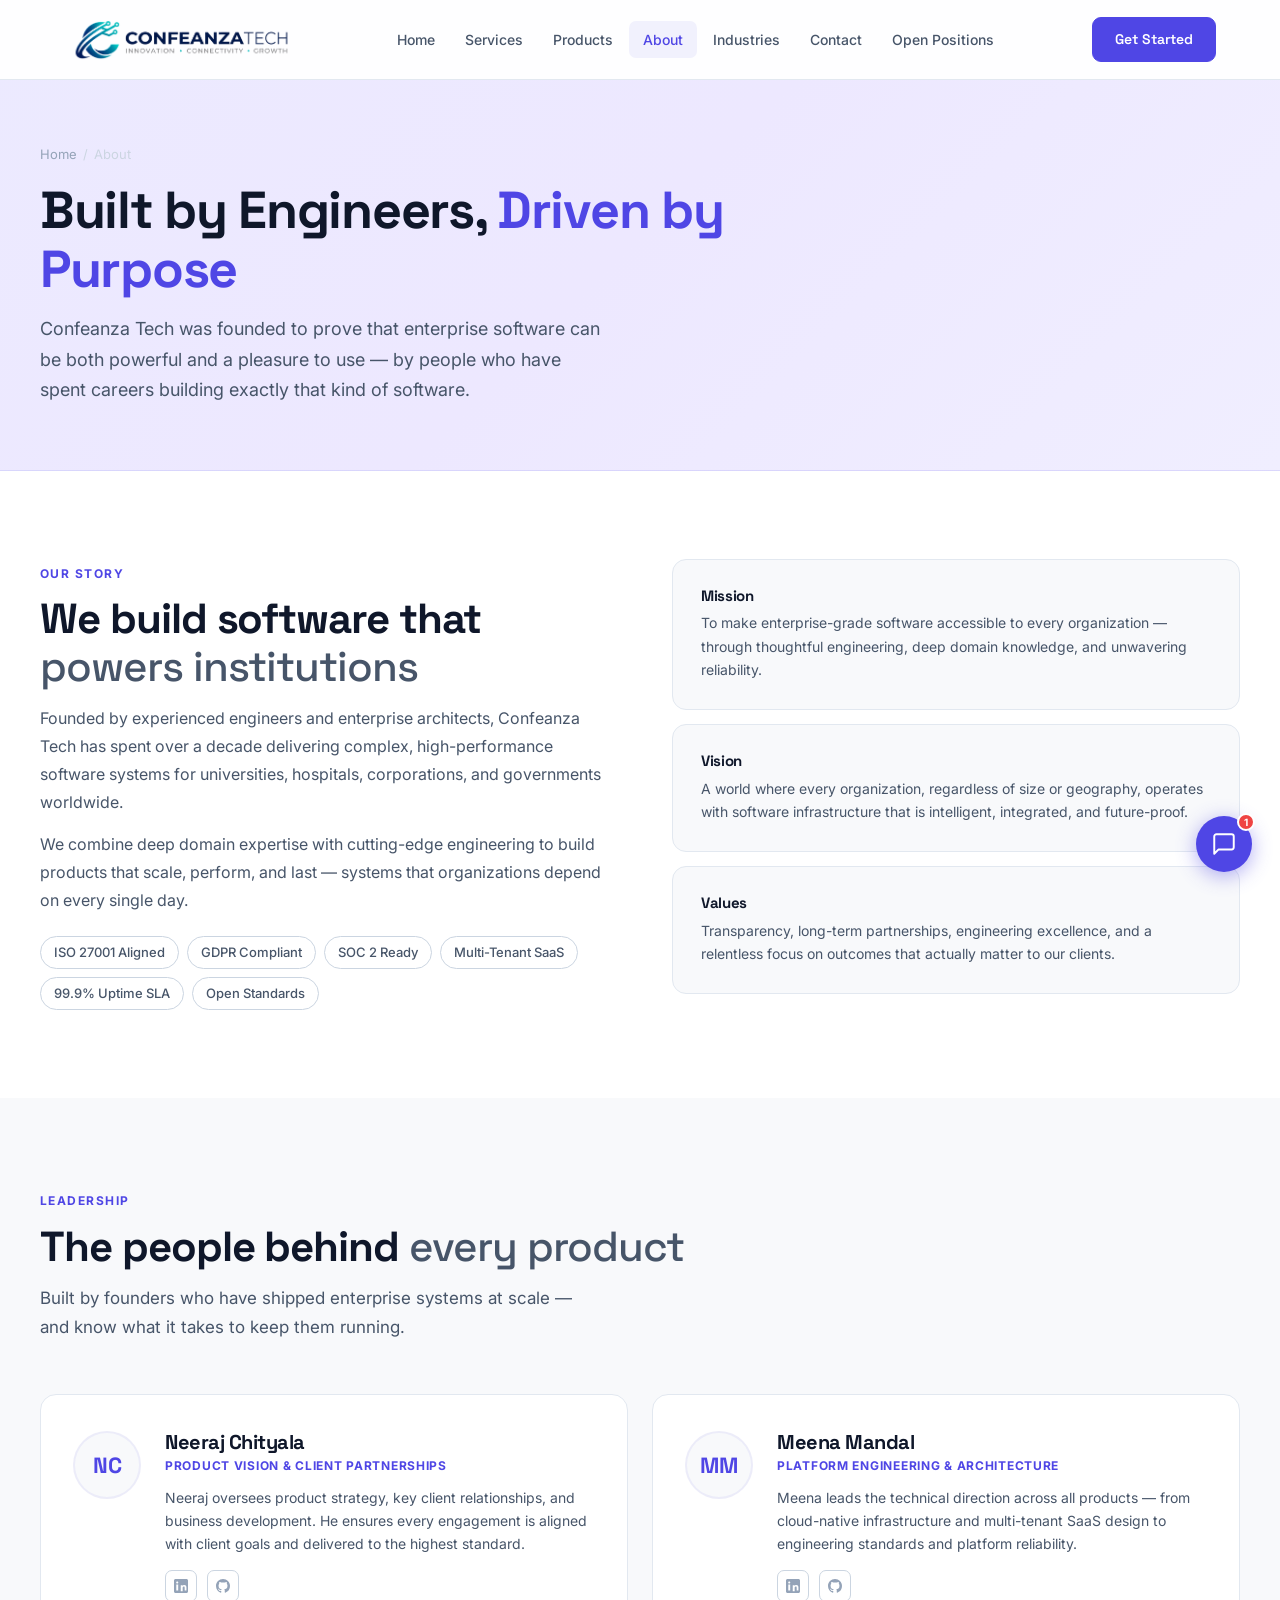
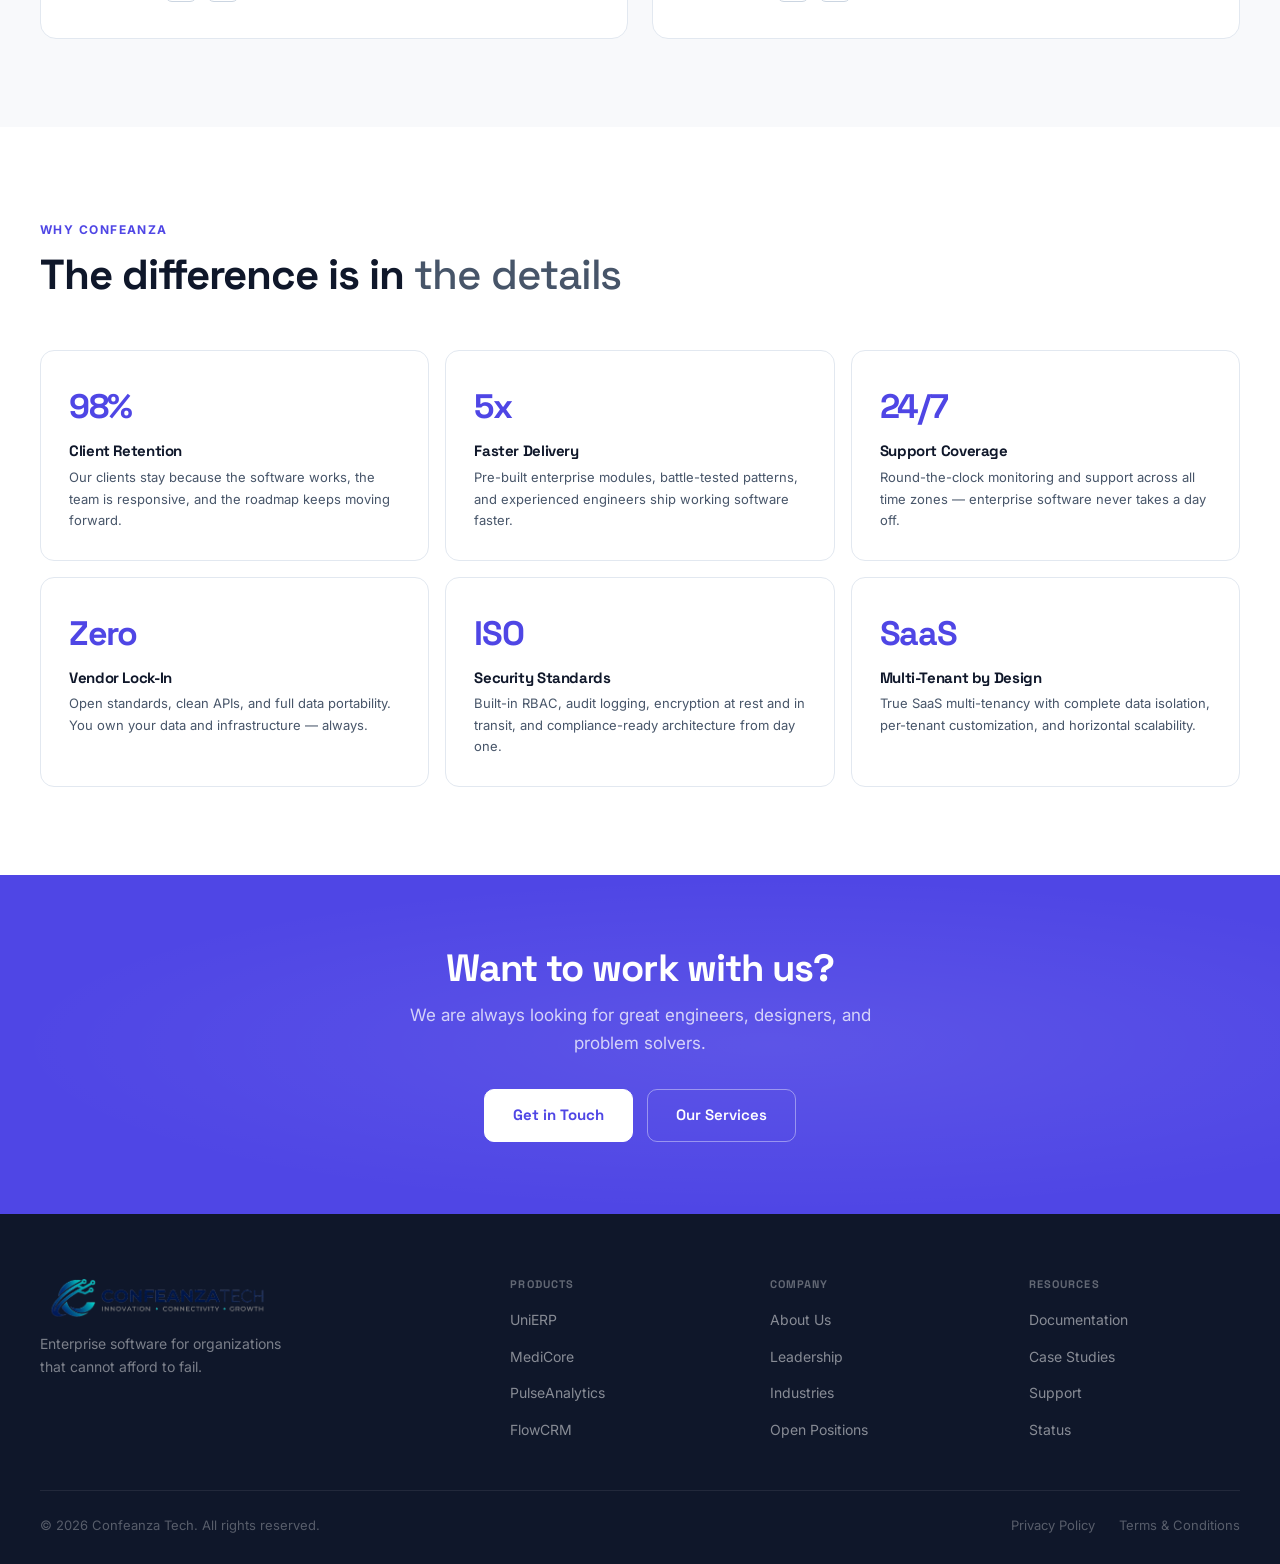
==== CoTech/about.html @ af286e92 "Add files via upload" ====
<!DOCTYPE html>
<html lang="en">
<head>
<meta charset="UTF-8">
<meta name="viewport" content="width=device-width, initial-scale=1.0">
<title>About — Confeanza Tech</title>
<meta name="description" content="Learn about Confeanza Tech — our mission, leadership, and what makes us different.">
<link rel="preconnect" href="https://fonts.googleapis.com">
<link rel="preconnect" href="https://fonts.gstatic.com" crossorigin>
<link href="https://fonts.googleapis.com/css2?family=Space+Grotesk:wght@400;500;600;700&family=Inter:wght@300;400;500;600&display=swap" rel="stylesheet">
<link rel="stylesheet" href="style.css">
<style>
/* About split */
.about-split{display:grid;grid-template-columns:1fr 1fr;gap:64px;align-items:start}
.about-pills{display:flex;flex-wrap:wrap;gap:8px;margin-top:22px}
.value-cards{display:flex;flex-direction:column;gap:14px}
.value-card{background:var(--bg1);border:1px solid var(--border);border-radius:14px;padding:28px}
.value-card h3{font-size:15px;font-weight:700;margin-bottom:7px}
.value-card p{font-size:14px;color:var(--text2);line-height:1.65}
/* Team */
.team-grid{display:grid;grid-template-columns:1fr 1fr;gap:24px}
.team-card{border:1px solid var(--border);border-radius:16px;padding:36px 32px;background:var(--bg);display:flex;gap:24px;align-items:flex-start;transition:box-shadow .2s}
.team-card:hover{box-shadow:var(--shadow-h)}
.team-avatar{width:68px;height:68px;border-radius:50%;border:2px solid var(--accent-bg);background:var(--bg1);flex-shrink:0;display:flex;align-items:center;justify-content:center;font-family:'Space Grotesk',sans-serif;font-size:22px;font-weight:700;color:var(--accent)}
.team-body h3{font-size:20px;font-weight:700;margin-bottom:3px}
.team-role{font-size:12px;font-weight:700;letter-spacing:0.06em;text-transform:uppercase;color:var(--accent);margin-bottom:10px}
.team-body p{font-size:14px;color:var(--text2);line-height:1.65}
.team-links{display:flex;gap:10px;margin-top:14px}
.team-link{width:32px;height:32px;border:1px solid var(--border-h);border-radius:7px;display:flex;align-items:center;justify-content:center;transition:border-color .15s,background .15s}
.team-link:hover{border-color:var(--accent);background:var(--accent-bg)}
.team-link svg{width:14px;height:14px;fill:var(--text3);transition:fill .15s}
.team-link:hover svg{fill:var(--accent)}
/* Why */
.why-grid{display:grid;grid-template-columns:repeat(3,1fr);gap:16px}
.why-card{border:1px solid var(--border);border-radius:14px;padding:28px;background:var(--bg);transition:box-shadow .2s}
.why-card:hover{box-shadow:var(--shadow-h)}
.why-num{font-family:'Space Grotesk',sans-serif;font-size:34px;font-weight:700;color:var(--accent);letter-spacing:-0.04em;margin-bottom:8px}
.why-card h3{font-size:15px;font-weight:700;margin-bottom:7px}
.why-card p{font-size:13px;color:var(--text2);line-height:1.65}
/* Testi */
.testi-card{border:1px solid var(--border);border-radius:14px;padding:28px;background:var(--bg)}
.testi-quote{font-size:14px;color:var(--text2);line-height:1.7;margin-bottom:20px;font-style:italic}
.testi-author{display:flex;align-items:center;gap:10px}
.testi-avatar{width:36px;height:36px;border-radius:50%;background:var(--accent-bg);display:flex;align-items:center;justify-content:center;font-family:'Space Grotesk',sans-serif;font-weight:700;font-size:13px;color:var(--accent);flex-shrink:0;border:1px solid var(--border)}
.testi-name{font-size:14px;font-weight:600;color:var(--text)}
.testi-org{font-size:12px;color:var(--text3)}
.stars{display:flex;gap:3px;margin-bottom:12px}
.stars svg{width:13px;height:13px;fill:#f59e0b}
@media(max-width:860px){
  .about-split,.team-grid{grid-template-columns:1fr}
  .why-grid{grid-template-columns:1fr 1fr}
}
@media(max-width:560px){
  .why-grid,.grid-3{grid-template-columns:1fr}
  .team-card{flex-direction:column}
}
</style>
</head>
<body>

<nav>
  <div class="nav-inner">
    <a href="index.html" class="nav-logo">
      <img src="companylogo.png" alt="Confeanza Tech" class="nav-logo-img">
    </a>
    <div class="nav-links">
      <a href="index.html">Home</a>
      <a href="services.html">Services</a>
      <a href="products.html">Products</a>
      <a href="about.html" class="active">About</a>
      <a href="industries.html">Industries</a>
      <a href="contact.html">Contact</a>
      <a href="openpositions.html">Open Positions</a>
    </div>
    <div class="nav-cta">
      <a href="contact.html" class="btn btn-primary">Get Started</a>
    </div>
    <button class="nav-hamburger" id="navToggle" aria-label="Open menu"><span></span><span></span><span></span></button>
  </div>
</nav>
<div class="nav-drawer" id="navDrawer">
  <a href="index.html">Home</a>
  <a href="services.html">Services</a>
  <a href="products.html">Products</a>
  <a href="about.html" class="active">About</a>
  <a href="industries.html">Industries</a>
  <a href="contact.html">Contact</a>
  <a href="openpositions.html">Open Positions</a>
  <div class="nav-drawer-cta"><a href="contact.html" class="btn btn-primary">Get Started</a></div>
</div>

<div class="page-hero">
  <div class="page-hero-inner">
    <div class="page-hero-breadcrumb"><a href="index.html">Home</a><span>/</span><span>About</span></div>
    <h1>Built by Engineers, <span style="color:var(--accent)">Driven by Purpose</span></h1>
    <p>Confeanza Tech was founded to prove that enterprise software can be both powerful and a pleasure to use — by people who have spent careers building exactly that kind of software.</p>
  </div>
</div>

<!-- ABOUT -->
<section>
  <div class="section-inner">
    <div class="about-split">
      <div class="reveal">
        <div class="label">Our Story</div>
        <h2 class="section-title">We build software that <span class="muted">powers institutions</span></h2>
        <p style="font-size:16px;color:var(--text2);line-height:1.75;margin-top:14px">Founded by experienced engineers and enterprise architects, Confeanza Tech has spent over a decade delivering complex, high-performance software systems for universities, hospitals, corporations, and governments worldwide.</p>
        <p style="font-size:16px;color:var(--text2);line-height:1.75;margin-top:14px">We combine deep domain expertise with cutting-edge engineering to build products that scale, perform, and last — systems that organizations depend on every single day.</p>
        <div class="about-pills">
          <span class="pill">ISO 27001 Aligned</span>
          <span class="pill">GDPR Compliant</span>
          <span class="pill">SOC 2 Ready</span>
          <span class="pill">Multi-Tenant SaaS</span>
          <span class="pill">99.9% Uptime SLA</span>
          <span class="pill">Open Standards</span>
        </div>
      </div>
      <div class="value-cards reveal">
        <div class="value-card">
          <h3>Mission</h3>
          <p>To make enterprise-grade software accessible to every organization — through thoughtful engineering, deep domain knowledge, and unwavering reliability.</p>
        </div>
        <div class="value-card">
          <h3>Vision</h3>
          <p>A world where every organization, regardless of size or geography, operates with software infrastructure that is intelligent, integrated, and future-proof.</p>
        </div>
        <div class="value-card">
          <h3>Values</h3>
          <p>Transparency, long-term partnerships, engineering excellence, and a relentless focus on outcomes that actually matter to our clients.</p>
        </div>
      </div>
    </div>
  </div>
</section>

<!-- TEAM -->
<section class="alt-bg">
  <div class="section-inner">
    <div class="section-head reveal">
      <div class="label">Leadership</div>
      <h2 class="section-title">The people behind <span class="muted">every product</span></h2>
      <p class="section-sub">Built by founders who have shipped enterprise systems at scale — and know what it takes to keep them running.</p>
    </div>
    <div class="team-grid reveal">
      <div class="team-card">
        <div class="team-avatar">NC</div>
        <div class="team-body">
          <h3>Neeraj Chityala</h3>
          <div class="team-role">Product Vision &amp; Client Partnerships</div>
          <p>Neeraj oversees product strategy, key client relationships, and business development. He ensures every engagement is aligned with client goals and delivered to the highest standard.</p>
          <div class="team-links">
            <a href="#" class="team-link" aria-label="LinkedIn"><svg viewBox="0 0 16 16"><path d="M0 1.8C0 .8.8 0 1.8 0h12.4C15.2 0 16 .8 16 1.8v12.4c0 1-.8 1.8-1.8 1.8H1.8C.8 16 0 15.2 0 14.2V1.8zM4.8 13.2V6.2H2.6v7h2.2zm-1.1-8c.7 0 1.2-.5 1.2-1.2S4.4 2.8 3.7 2.8c-.7 0-1.2.5-1.2 1.2S3 5.2 3.7 5.2zm10.5 8V9.7c0-1.9-1-2.8-2.4-2.8-1.1 0-1.6.6-1.9 1v-.8H7.7v7h2.2V9.8c0-.2 0-.3.1-.5.2-.4.5-.8 1.1-.8.8 0 1.1.6 1.1 1.5v3.2h2.2v.2z"/></svg></a>
            <a href="#" class="team-link" aria-label="GitHub"><svg viewBox="0 0 16 16"><path fill-rule="evenodd" d="M8 0C3.58 0 0 3.58 0 8c0 3.54 2.29 6.53 5.47 7.59.4.07.55-.17.55-.38 0-.19-.01-.82-.01-1.49-2.01.37-2.53-.49-2.69-.94-.09-.23-.48-.94-.82-1.13-.28-.15-.68-.52-.01-.53.63-.01 1.08.58 1.23.82.72 1.21 1.87.87 2.33.66.07-.52.28-.87.51-1.07-1.78-.2-3.64-.89-3.64-3.95 0-.87.31-1.59.82-2.15-.08-.2-.36-1.02.08-2.12 0 0 .67-.21 2.2.82.64-.18 1.32-.27 2-.27.68 0 1.36.09 2 .27 1.53-1.04 2.2-.82 2.2-.82.44 1.1.16 1.92.08 2.12.51.56.82 1.27.82 2.15 0 3.07-1.87 3.75-3.65 3.95.29.25.54.73.54 1.48 0 1.07-.01 1.93-.01 2.2 0 .21.15.46.55.38A8.013 8.013 0 0016 8c0-4.42-3.58-8-8-8z"/></svg></a>
          </div>
        </div>
      </div>
      <div class="team-card">
        <div class="team-avatar">MM</div>
        <div class="team-body">
          <h3>Meena Mandal</h3>
          <div class="team-role">Platform Engineering &amp; Architecture</div>
          <p>Meena leads the technical direction across all products — from cloud-native infrastructure and multi-tenant SaaS design to engineering standards and platform reliability.</p>
          <div class="team-links">
            <a href="#" class="team-link" aria-label="LinkedIn"><svg viewBox="0 0 16 16"><path d="M0 1.8C0 .8.8 0 1.8 0h12.4C15.2 0 16 .8 16 1.8v12.4c0 1-.8 1.8-1.8 1.8H1.8C.8 16 0 15.2 0 14.2V1.8zM4.8 13.2V6.2H2.6v7h2.2zm-1.1-8c.7 0 1.2-.5 1.2-1.2S4.4 2.8 3.7 2.8c-.7 0-1.2.5-1.2 1.2S3 5.2 3.7 5.2zm10.5 8V9.7c0-1.9-1-2.8-2.4-2.8-1.1 0-1.6.6-1.9 1v-.8H7.7v7h2.2V9.8c0-.2 0-.3.1-.5.2-.4.5-.8 1.1-.8.8 0 1.1.6 1.1 1.5v3.2h2.2v.2z"/></svg></a>
            <a href="#" class="team-link" aria-label="GitHub"><svg viewBox="0 0 16 16"><path fill-rule="evenodd" d="M8 0C3.58 0 0 3.58 0 8c0 3.54 2.29 6.53 5.47 7.59.4.07.55-.17.55-.38 0-.19-.01-.82-.01-1.49-2.01.37-2.53-.49-2.69-.94-.09-.23-.48-.94-.82-1.13-.28-.15-.68-.52-.01-.53.63-.01 1.08.58 1.23.82.72 1.21 1.87.87 2.33.66.07-.52.28-.87.51-1.07-1.78-.2-3.64-.89-3.64-3.95 0-.87.31-1.59.82-2.15-.08-.2-.36-1.02.08-2.12 0 0 .67-.21 2.2.82.64-.18 1.32-.27 2-.27.68 0 1.36.09 2 .27 1.53-1.04 2.2-.82 2.2-.82.44 1.1.16 1.92.08 2.12.51.56.82 1.27.82 2.15 0 3.07-1.87 3.75-3.65 3.95.29.25.54.73.54 1.48 0 1.07-.01 1.93-.01 2.2 0 .21.15.46.55.38A8.013 8.013 0 0016 8c0-4.42-3.58-8-8-8z"/></svg></a>
          </div>
        </div>
      </div>
    </div>
  </div>
</section>

<!-- WHY US -->
<section>
  <div class="section-inner">
    <div class="section-head reveal">
      <div class="label">Why Confeanza</div>
      <h2 class="section-title">The difference is in <span class="muted">the details</span></h2>
    </div>
    <div class="why-grid reveal">
      <div class="why-card"><div class="why-num">98%</div><h3>Client Retention</h3><p>Our clients stay because the software works, the team is responsive, and the roadmap keeps moving forward.</p></div>
      <div class="why-card"><div class="why-num">5x</div><h3>Faster Delivery</h3><p>Pre-built enterprise modules, battle-tested patterns, and experienced engineers ship working software faster.</p></div>
      <div class="why-card"><div class="why-num">24/7</div><h3>Support Coverage</h3><p>Round-the-clock monitoring and support across all time zones — enterprise software never takes a day off.</p></div>
      <div class="why-card"><div class="why-num">Zero</div><h3>Vendor Lock-In</h3><p>Open standards, clean APIs, and full data portability. You own your data and infrastructure — always.</p></div>
      <div class="why-card"><div class="why-num">ISO</div><h3>Security Standards</h3><p>Built-in RBAC, audit logging, encryption at rest and in transit, and compliance-ready architecture from day one.</p></div>
      <div class="why-card"><div class="why-num">SaaS</div><h3>Multi-Tenant by Design</h3><p>True SaaS multi-tenancy with complete data isolation, per-tenant customization, and horizontal scalability.</p></div>
    </div>
  </div>
</section>

<!-- TESTIMONIALS -->


<div class="cta-strip">
  <h2>Want to work with us?</h2>
  <p>We are always looking for great engineers, designers, and problem solvers.</p>
  <div class="cta-actions">
    <a href="contact.html" class="btn btn-white btn-lg">Get in Touch</a>
    <a href="services.html" class="btn btn-outline-white btn-lg">Our Services</a>
  </div>
</div>

<footer>
  <div class="footer-inner">
    <div class="footer-top">
      <div class="footer-brand">
        <a href="index.html" class="nav-logo">
          <img src="companylogo.png" alt="Confeanza Tech" class="nav-logo-img">
        </a>
        <p>Enterprise software for organizations that cannot afford to fail.</p>
      </div>
      <div class="footer-col">
        <h4>Products</h4>
        <ul>
          <li><a href="products.html">UniERP</a></li>
          <li><a href="products.html">MediCore</a></li>
          <li><a href="products.html">PulseAnalytics</a></li>
          <li><a href="products.html">FlowCRM</a></li>
        </ul>
      </div>
      <div class="footer-col">
        <h4>Company</h4>
        <ul>
          <li><a href="about.html">About Us</a></li>
          <li><a href="about.html">Leadership</a></li>
          <li><a href="industries.html">Industries</a></li>
          <li><a href="openpositions.html">Open Positions</a></li>
        </ul>
      </div>
      <div class="footer-col">
        <h4>Resources</h4>
        <ul>
          <li><a href="contact.html">Documentation</a></li>
          <li><a href="contact.html">Case Studies</a></li>
          <li><a href="contact.html">Support</a></li>
          <li><a href="contact.html">Status</a></li>
        </ul>
      </div>
    </div>
    <div class="footer-bottom">
      <span>&#169; 2026 Confeanza Tech. All rights reserved.</span>
      <div class="footer-links">
        <a href="privacy.html">Privacy Policy</a>
        <a href="terms.html">Terms &amp; Conditions</a>
      </div>
    </div>
  </div>
</footer>
<script>
var obs=new IntersectionObserver(function(e){e.forEach(function(e){if(e.isIntersecting){e.target.classList.add('in');obs.unobserve(e.target);}});},{threshold:0.08});
document.querySelectorAll('.reveal').forEach(function(el){obs.observe(el);});
var navT=document.getElementById('navToggle'),navD=document.getElementById('navDrawer');
if(navT&&navD){navT.addEventListener('click',function(){navT.classList.toggle('open');navD.classList.toggle('open');});navD.querySelectorAll('a').forEach(function(a){a.addEventListener('click',function(){navT.classList.remove('open');navD.classList.remove('open');});});}
</script>
<script src="chatbot.js"></script>
</body>
</html>
---- CoTech/style.css ----
/* ---- RESET & VARIABLES ---- */
*,*::before,*::after{box-sizing:border-box;margin:0;padding:0}
:root{
  --bg:#fff;
  --bg1:#f8f9fb;
  --bg2:#f1f3f6;
  --bg3:#e8ecf1;
  --border:#e2e8f0;
  --border-h:#cbd5e1;
  --text:#0f172a;
  --text2:#475569;
  --text3:#94a3b8;
  --accent:#4f46e5;
  --accent-h:#4338ca;
  --accent-bg:rgba(79,70,229,0.07);
  --shadow:0 1px 3px rgba(0,0,0,0.07),0 1px 2px rgba(0,0,0,0.04);
  --shadow-h:0 6px 24px rgba(0,0,0,0.09),0 2px 6px rgba(0,0,0,0.05);
  --nav-h:80px;
}
html{-webkit-font-smoothing:antialiased;-moz-osx-font-smoothing:grayscale;scroll-behavior:auto}
body{background:var(--bg);color:var(--text);font-family:'Inter',sans-serif;font-size:16px;line-height:1.65;overflow-x:hidden}
h1,h2,h3,h4,h5{font-family:'Space Grotesk',sans-serif;line-height:1.12;letter-spacing:-0.025em;color:var(--text)}
a{color:inherit;text-decoration:none}
img{max-width:100%;display:block}
button{cursor:pointer;border:none;background:none;font-family:inherit}
ul{list-style:none}

/* ---- TYPOGRAPHY HELPERS ---- */
.label{display:inline-block;font-size:12px;font-weight:700;letter-spacing:0.12em;text-transform:uppercase;color:var(--accent);margin-bottom:12px}
.section-title{font-size:clamp(28px,4vw,42px);font-weight:700;color:var(--text);margin-bottom:14px}
.section-title .muted{color:var(--text2);font-weight:500}
.section-sub{font-size:17px;color:var(--text2);max-width:540px;line-height:1.7}
.section-head{margin-bottom:52px}

/* ---- BUTTONS ---- */
.btn{display:inline-flex;align-items:center;gap:8px;padding:10px 22px;border-radius:9px;font-size:14px;font-weight:600;font-family:'Space Grotesk',sans-serif;transition:all .15s;white-space:nowrap;cursor:pointer}
.btn-primary{background:var(--accent);color:#fff;border:1px solid var(--accent)}
.btn-primary:hover{background:var(--accent-h);border-color:var(--accent-h);box-shadow:0 4px 14px rgba(79,70,229,0.3)}
.btn-ghost{background:transparent;color:var(--text2);border:1px solid var(--border-h)}
.btn-ghost:hover{background:var(--bg1);color:var(--text);border-color:var(--border-h)}.btn-lg{padding:13px 28px;font-size:15px;border-radius:10px}
.btn svg{width:16px;height:16px;flex-shrink:0}

/* ---- NAVIGATION ---- */
nav{position:fixed;top:0;left:0;right:0;z-index:1000;height:var(--nav-h);background:rgba(255,255,255,0.92);border-bottom:1px solid var(--border);backdrop-filter:blur(16px);-webkit-backdrop-filter:blur(16px)}
.nav-inner{max-width:1200px;margin:0 auto;padding:0 24px;height:100%;display:flex;align-items:center;justify-content:space-between;gap:32px}
.nav-logo{display:flex;align-items:center;gap:0;text-decoration:none}
.nav-logo-img{height:40px;width:auto;display:block;mix-blend-mode:multiply}
.hero-logo-img{width:100%;max-width:320px;display:block;mix-blend-mode:multiply}
.footer-brand .nav-logo-img{mix-blend-mode:normal;height:40px}
.nav-links{display:flex;align-items:center;gap:2px}
.nav-links a{padding:7px 14px;font-size:14px;font-weight:500;color:var(--text2);border-radius:7px;transition:color .15s,background .15s}
.nav-links a:hover{color:var(--text);background:var(--bg1)}
.nav-links a.active{color:var(--accent);background:var(--accent-bg)}
.nav-cta{display:flex;align-items:center;gap:10px}

/* ---- PAGE HERO (inner pages) ---- */
.page-hero{padding:calc(var(--nav-h) + 64px) 24px 64px;background:linear-gradient(135deg,#eceaff 0%,#ede8ff 50%,#f0eeff 100%);border-bottom:1px solid rgba(79,70,229,0.12)}
.page-hero-inner{max-width:1200px;margin:0 auto}
.page-hero-breadcrumb{font-size:13px;color:var(--text3);margin-bottom:16px;display:flex;align-items:center;gap:6px}
.page-hero-breadcrumb a{color:var(--text3);transition:color .15s}
.page-hero-breadcrumb a:hover{color:var(--accent)}
.page-hero-breadcrumb span{color:var(--border-h)}
.page-hero h1{font-size:clamp(32px,5vw,52px);font-weight:700;max-width:720px;margin-bottom:16px}
.page-hero p{font-size:18px;color:var(--text2);max-width:560px;line-height:1.7}

/* ---- SECTIONS ---- */
section{padding:88px 24px}
.section-inner{max-width:1200px;margin:0 auto}
.alt-bg{background:var(--bg1)}
.alt-bg2{background:var(--bg2)}

/* ---- CARD GRID PATTERNS ---- */
.grid-3{display:grid;grid-template-columns:repeat(3,1fr);gap:20px}
.grid-4{display:grid;grid-template-columns:repeat(4,1fr);gap:16px}
.grid-2{display:grid;grid-template-columns:1fr 1fr;gap:24px}
.grid-6{display:grid;grid-template-columns:repeat(6,1fr);gap:1px;border:1px solid var(--border);border-radius:14px;overflow:hidden;background:var(--border)}
.grid-col-2{display:grid;grid-template-columns:1fr 1fr;gap:64px;align-items:start}

/* ---- GENERIC CARD ---- */
.card{background:var(--bg);border:1px solid var(--border);border-radius:14px;padding:32px;transition:box-shadow .2s,border-color .2s}
.card:hover{box-shadow:var(--shadow-h);border-color:var(--border-h)}
.card-icon{width:44px;height:44px;border-radius:10px;background:var(--accent-bg);display:flex;align-items:center;justify-content:center;margin-bottom:18px}
.card-icon svg{width:22px;height:22px;stroke:var(--accent);stroke-width:1.5;fill:none}
.card h3{font-size:16px;font-weight:700;margin-bottom:8px}
.card p{font-size:14px;color:var(--text2);line-height:1.65}

/* ---- CTA STRIP ---- */
.cta-strip{background:var(--accent);padding:72px 24px;text-align:center;position:relative;overflow:hidden}
.cta-strip::before{content:'';position:absolute;top:0;left:0;right:0;bottom:0;background:radial-gradient(ellipse at 60% 50%,rgba(255,255,255,0.08) 0%,transparent 70%);pointer-events:none}
.cta-strip h2,.cta-strip p,.cta-actions{position:relative;z-index:1}
.cta-strip h2{font-size:clamp(24px,4vw,38px);color:#fff;margin-bottom:12px}
.cta-strip p{color:rgba(255,255,255,0.75);font-size:17px;margin-bottom:32px;max-width:480px;margin-left:auto;margin-right:auto}
.cta-strip .btn-white{background:#fff;color:var(--accent);border:1px solid #fff;font-weight:700}
.cta-strip .btn-white:hover{background:rgba(255,255,255,0.92)}
.cta-strip .btn-outline-white{background:transparent;color:#fff;border:1px solid rgba(255,255,255,0.4);font-weight:600}
.cta-strip .btn-outline-white:hover{background:rgba(255,255,255,0.1);border-color:rgba(255,255,255,0.6)}
.cta-actions{display:flex;align-items:center;gap:14px;justify-content:center;flex-wrap:wrap}

/* ---- FOOTER ---- */
footer{background:var(--text);padding:64px 24px 28px}
.footer-inner{max-width:1200px;margin:0 auto}
.footer-top{display:grid;grid-template-columns:2fr 1fr 1fr 1fr;gap:48px;margin-bottom:48px}
.footer-brand .nav-logo{color:#fff}
.footer-brand p{font-size:14px;color:rgba(255,255,255,0.45);margin-top:14px;max-width:260px;line-height:1.65}
.footer-col h4{font-size:11px;font-weight:700;letter-spacing:0.1em;text-transform:uppercase;color:rgba(255,255,255,0.35);margin-bottom:16px}
.footer-col ul{display:flex;flex-direction:column;gap:10px}
.footer-col a{font-size:14px;color:rgba(255,255,255,0.5);transition:color .15s}
.footer-col a:hover{color:#fff}
.footer-bottom{display:flex;align-items:center;justify-content:space-between;padding-top:24px;border-top:1px solid rgba(255,255,255,0.08);font-size:13px;color:rgba(255,255,255,0.3)}
.footer-links{display:flex;gap:24px}
.footer-links a{color:rgba(255,255,255,0.3);transition:color .15s}
.footer-links a:hover{color:rgba(255,255,255,0.6)}

/* ---- TICKER ---- */
.ticker-wrap{border-bottom:1px solid var(--border);padding:13px 0;overflow:hidden;background:var(--bg1)}
.ticker-track{display:flex;gap:56px;white-space:nowrap;animation:tick 28s linear infinite}
@keyframes tick{0%{transform:translateX(0)}100%{transform:translateX(-50%)}}
.ticker-item{font-size:12px;font-weight:600;color:var(--text3);letter-spacing:0.08em;text-transform:uppercase;flex-shrink:0;display:flex;align-items:center;gap:10px}
.ticker-dot{width:4px;height:4px;border-radius:50%;background:var(--accent);flex-shrink:0}

/* ---- CLIENTS STRIP ---- */
.clients-strip{padding:52px 24px;background:var(--bg);border-bottom:1px solid var(--border)}
.clients-inner{max-width:1200px;margin:0 auto;text-align:center}
.clients-label{font-size:11px;font-weight:700;letter-spacing:0.14em;text-transform:uppercase;color:var(--text3);margin-bottom:36px}
.clients-logos{display:flex;align-items:center;justify-content:center;gap:56px;flex-wrap:wrap}
.client-logo-item{display:flex;align-items:center;justify-content:center;opacity:0.55;filter:grayscale(1);transition:opacity .25s,filter .25s}
.client-logo-item:hover{opacity:1;filter:grayscale(0)}
.client-logo-item img{height:48px;width:auto;max-width:160px;object-fit:contain;mix-blend-mode:multiply}

/* ---- REVEAL ---- */
.reveal{opacity:0;transform:translateY(18px);transition:opacity .5s ease,transform .5s ease}
.reveal.in{opacity:1;transform:translateY(0)}

/* ---- PILLS ---- */
.pill{display:inline-block;padding:5px 13px;border:1px solid var(--border-h);border-radius:100px;font-size:13px;color:var(--text2);font-weight:500;background:var(--bg)}

/* ---- STATS ROW ---- */
.stats-row{display:grid;grid-template-columns:repeat(4,1fr);border:1px solid var(--border);border-radius:14px;overflow:hidden;background:var(--border);gap:1px}
.stat-box{background:var(--bg);padding:28px 24px;text-align:center}
.stat-box .stat-num{font-family:'Space Grotesk',sans-serif;font-size:32px;font-weight:700;color:var(--accent);letter-spacing:-0.04em}
.stat-box .stat-lbl{font-size:12px;color:var(--text3);margin-top:4px;letter-spacing:0.04em;text-transform:uppercase}

/* ---- FORM ---- */
.form-group{margin-bottom:18px}
.form-row{display:grid;grid-template-columns:1fr 1fr;gap:16px}
label{display:block;font-size:13px;font-weight:600;color:var(--text2);margin-bottom:6px}
input,textarea,select{width:100%;background:var(--bg);border:1px solid var(--border);border-radius:8px;padding:10px 14px;color:var(--text);font-family:'Inter',sans-serif;font-size:14px;outline:none;transition:border-color .15s,box-shadow .15s}
input:focus,textarea:focus,select:focus{border-color:var(--accent);box-shadow:0 0 0 3px rgba(79,70,229,0.1)}
input::placeholder,textarea::placeholder{color:var(--text3)}
textarea{resize:vertical;min-height:110px}
select option{background:#fff}
.form-submit{padding:12px 48px;font-size:15px;border-radius:9px;display:block;margin:0 auto}
#form-status{font-size:14px;margin-top:10px;text-align:center;display:none}
#form-status.ok{color:#16a34a;display:block}
#form-status.err{color:#dc2626;display:block}

/* ---- HAMBURGER ---- */
.nav-hamburger{display:none;flex-direction:column;gap:5px;cursor:pointer;padding:6px;border-radius:7px;transition:background .15s;flex-shrink:0}
.nav-hamburger:hover{background:var(--bg1)}
.nav-hamburger span{display:block;width:22px;height:2px;background:var(--text);border-radius:2px;transition:transform .25s,opacity .25s;transform-origin:center}
.nav-hamburger.open span:nth-child(1){transform:translateY(7px) rotate(45deg)}
.nav-hamburger.open span:nth-child(2){opacity:0;transform:scaleX(0)}
.nav-hamburger.open span:nth-child(3){transform:translateY(-7px) rotate(-45deg)}
/* ---- MOBILE NAV DRAWER ---- */
.nav-drawer{position:fixed;top:var(--nav-h);left:0;right:0;bottom:0;background:#fff;z-index:998;padding:16px 20px 32px;display:flex;flex-direction:column;gap:4px;overflow-y:auto;opacity:0;pointer-events:none;transition:opacity .25s ease,transform .25s ease;transform:translateY(-6px)}
.nav-drawer.open{opacity:1;pointer-events:auto;transform:translateY(0)}
.nav-drawer a:not(.btn){padding:13px 16px;font-size:16px;font-weight:500;color:var(--text2);border-radius:10px;transition:background .15s,color .15s;display:block}
.nav-drawer a:not(.btn):hover{background:var(--bg1);color:var(--text)}
.nav-drawer a.active{color:var(--accent);background:var(--accent-bg);font-weight:600}
.nav-drawer-cta{margin-top:16px;padding-top:16px;border-top:1px solid var(--border)}
.nav-drawer-cta .btn{width:100%;justify-content:center;padding:13px}
/* ---- RESPONSIVE ---- */
@media(max-width:960px){
  .grid-3{grid-template-columns:1fr 1fr}
  .grid-col-2{grid-template-columns:1fr;gap:40px}
  .footer-top{grid-template-columns:1fr 1fr;gap:32px}
  .stats-row{grid-template-columns:1fr 1fr}
  .grid-6{grid-template-columns:repeat(4,1fr)}
}
@media(max-width:680px){
  .grid-3,.grid-2{grid-template-columns:1fr}
  .grid-4{grid-template-columns:1fr 1fr}
  .grid-6{grid-template-columns:repeat(3,1fr)}
  .nav-links,.nav-cta{display:none}
  .nav-hamburger{display:flex}
  .footer-top{grid-template-columns:1fr}
  .footer-bottom{flex-direction:column;gap:10px;text-align:center}
  .form-row{grid-template-columns:1fr}
}
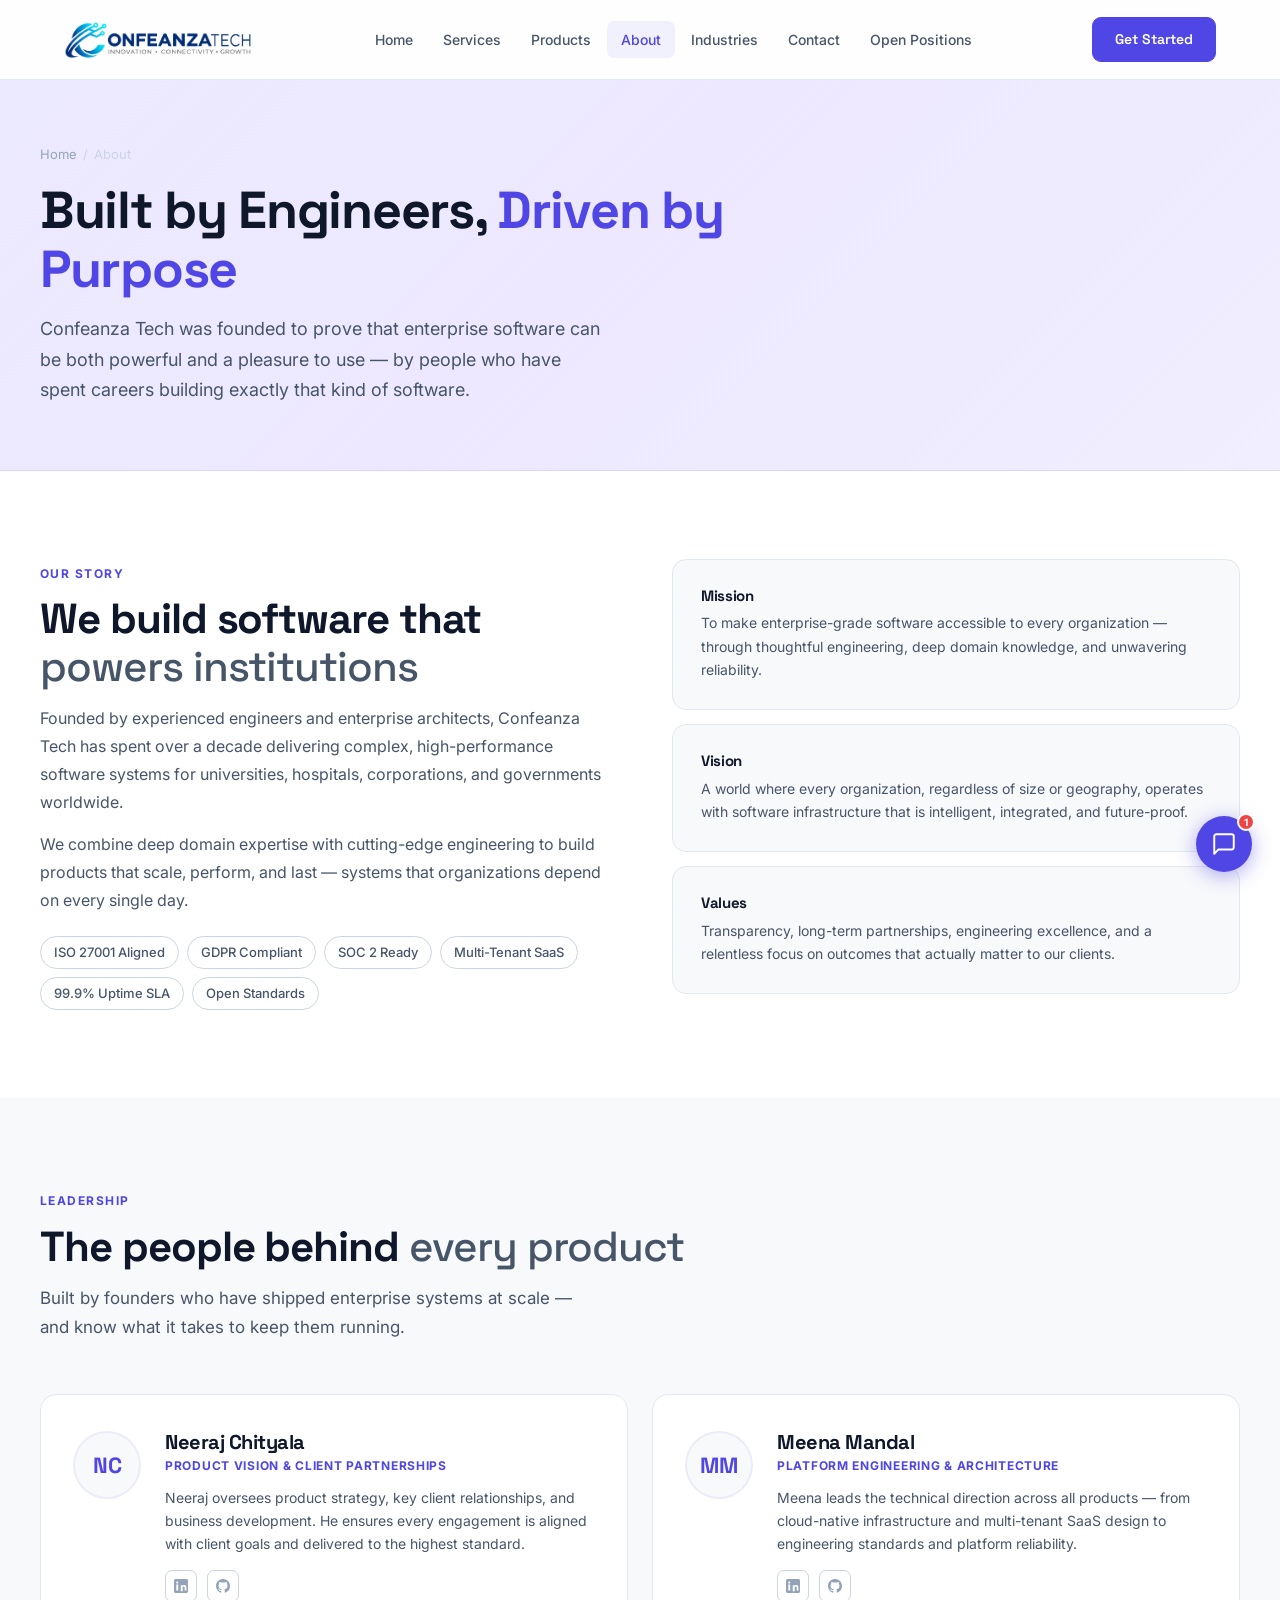
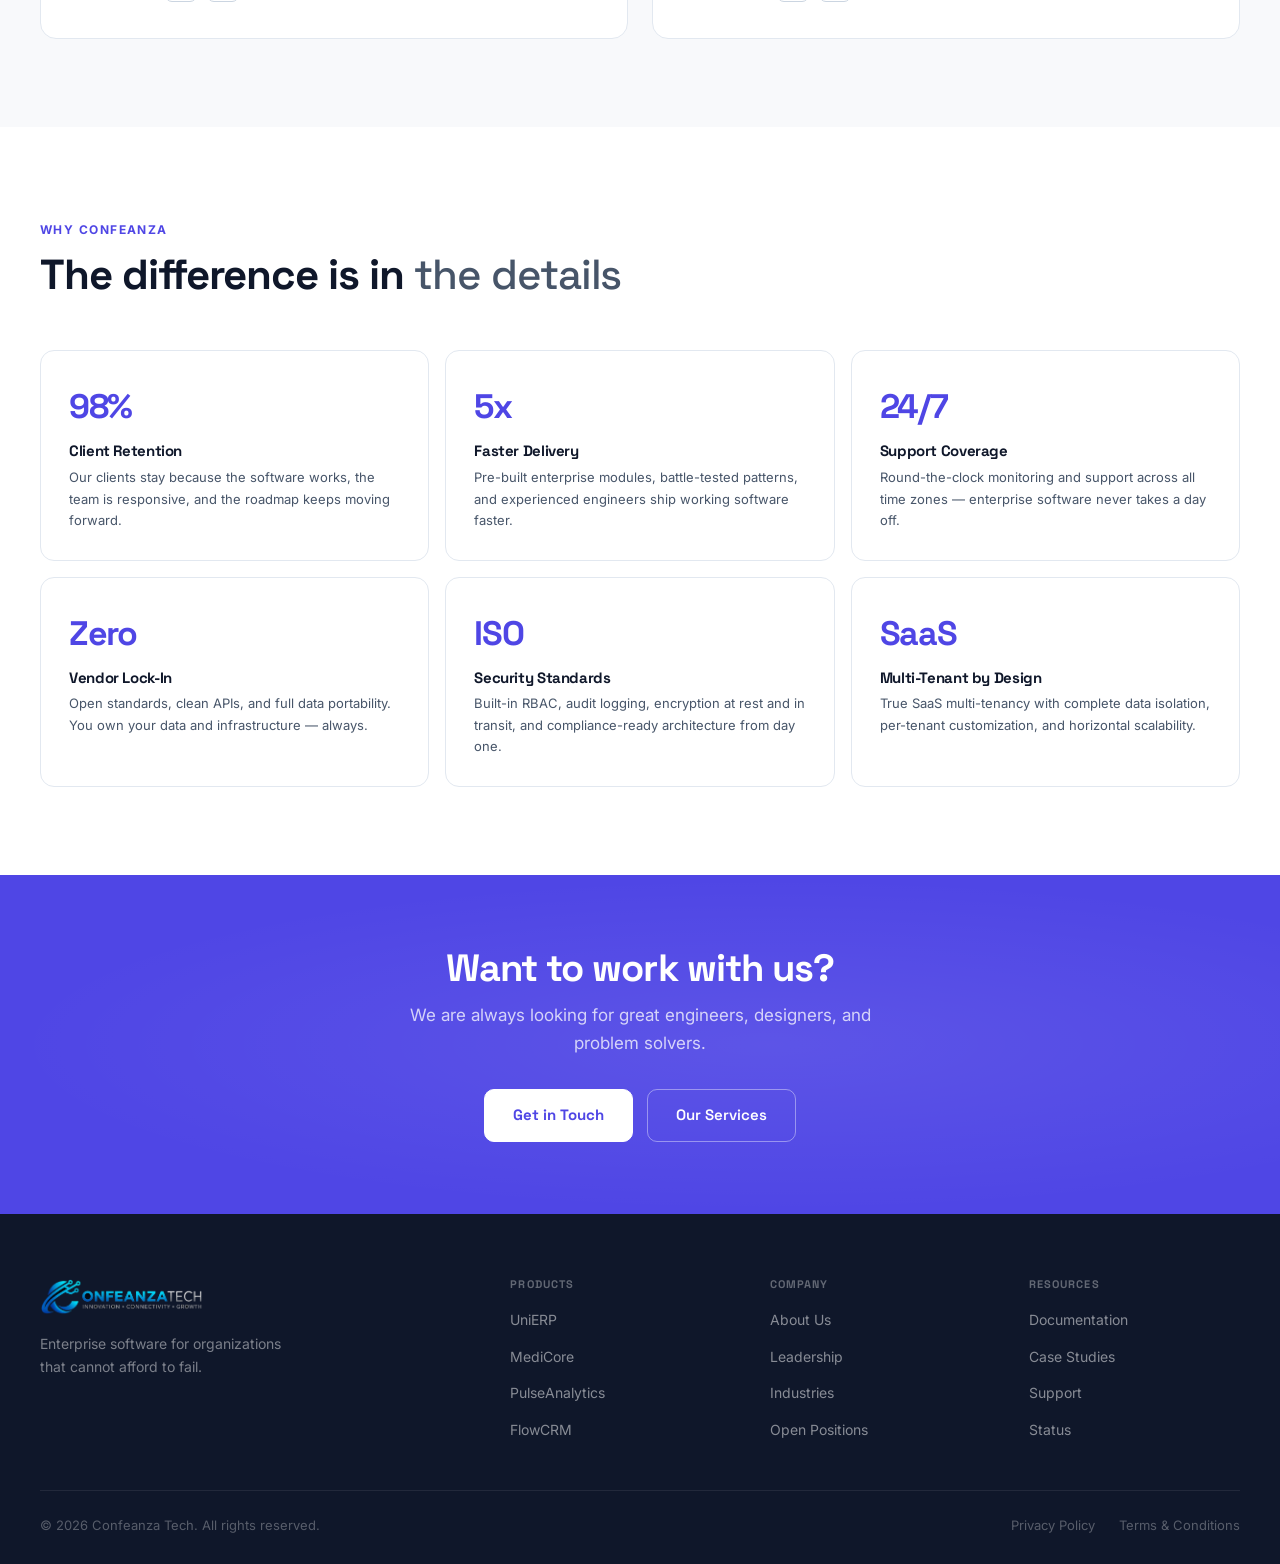
==== commit f981d62b: "Add files via upload latest logo" ====
--- a/CoTech/about.html
+++ b/CoTech/about.html
@@ -48,11 +48,19 @@
 .stars svg{width:13px;height:13px;fill:#f59e0b}
 @media(max-width:860px){
   .about-split,.team-grid{grid-template-columns:1fr}
+  .about-split{gap:36px}
   .why-grid{grid-template-columns:1fr 1fr}
 }
 @media(max-width:560px){
   .why-grid,.grid-3{grid-template-columns:1fr}
   .team-card{flex-direction:column}
+}
+@media(max-width:480px){
+  .team-card{padding:22px 18px;gap:16px}
+  .team-avatar{width:52px;height:52px;font-size:17px}
+  .value-card{padding:20px 18px}
+  .why-card{padding:20px 18px}
+  .why-num{font-size:26px}
 }
 </style>
 </head>
@@ -205,7 +213,7 @@
     <div class="footer-top">
       <div class="footer-brand">
         <a href="index.html" class="nav-logo">
-          <img src="companylogo.png" alt="Confeanza Tech" class="nav-logo-img">
+          <img src="CompanyLogoForDarkTheme.png" alt="Confeanza Tech" class="nav-logo-img">
         </a>
         <p>Enterprise software for organizations that cannot afford to fail.</p>
       </div>
--- a/CoTech/style.css
+++ b/CoTech/style.css
@@ -171,6 +171,7 @@
 .nav-drawer-cta .btn{width:100%;justify-content:center;padding:13px}
 /* ---- RESPONSIVE ---- */
 @media(max-width:960px){
+  section{padding:72px 24px}
   .grid-3{grid-template-columns:1fr 1fr}
   .grid-col-2{grid-template-columns:1fr;gap:40px}
   .footer-top{grid-template-columns:1fr 1fr;gap:32px}
@@ -178,6 +179,11 @@
   .grid-6{grid-template-columns:repeat(4,1fr)}
 }
 @media(max-width:680px){
+  section{padding:56px 20px}
+  .page-hero{padding:calc(var(--nav-h) + 44px) 20px 44px}
+  .page-hero p{font-size:16px}
+  .section-sub{font-size:15px}
+  .clients-logos{gap:32px}
   .grid-3,.grid-2{grid-template-columns:1fr}
   .grid-4{grid-template-columns:1fr 1fr}
   .grid-6{grid-template-columns:repeat(3,1fr)}
@@ -186,4 +192,28 @@
   .footer-top{grid-template-columns:1fr}
   .footer-bottom{flex-direction:column;gap:10px;text-align:center}
   .form-row{grid-template-columns:1fr}
-}
+  .cta-strip h2{font-size:clamp(22px,6vw,34px)}
+  .cta-strip p{font-size:15px}
+}
+@media(max-width:480px){
+  section{padding:44px 16px}
+  .page-hero{padding:calc(var(--nav-h) + 32px) 16px 32px}
+  .page-hero h1{font-size:clamp(26px,8vw,38px)}
+  .page-hero p{font-size:14px}
+  .section-head{margin-bottom:28px}
+  .section-sub{font-size:14px}
+  .clients-logos{gap:20px}
+  .client-logo-item img{height:36px}
+  .stat-box{padding:18px 10px}
+  .stat-box .stat-num{font-size:26px}
+  .cta-strip{padding:48px 16px}
+  .cta-actions{flex-direction:column;align-items:stretch}
+  .cta-actions .btn{justify-content:center;text-align:center}
+  .card{padding:22px 18px}
+  footer{padding:44px 16px 20px}
+  .footer-top{gap:24px}
+  .grid-4{grid-template-columns:1fr 1fr}
+  .grid-6{grid-template-columns:repeat(2,1fr)}
+  .stats-row{grid-template-columns:1fr 1fr}
+  .ticker-track{gap:36px}
+}
